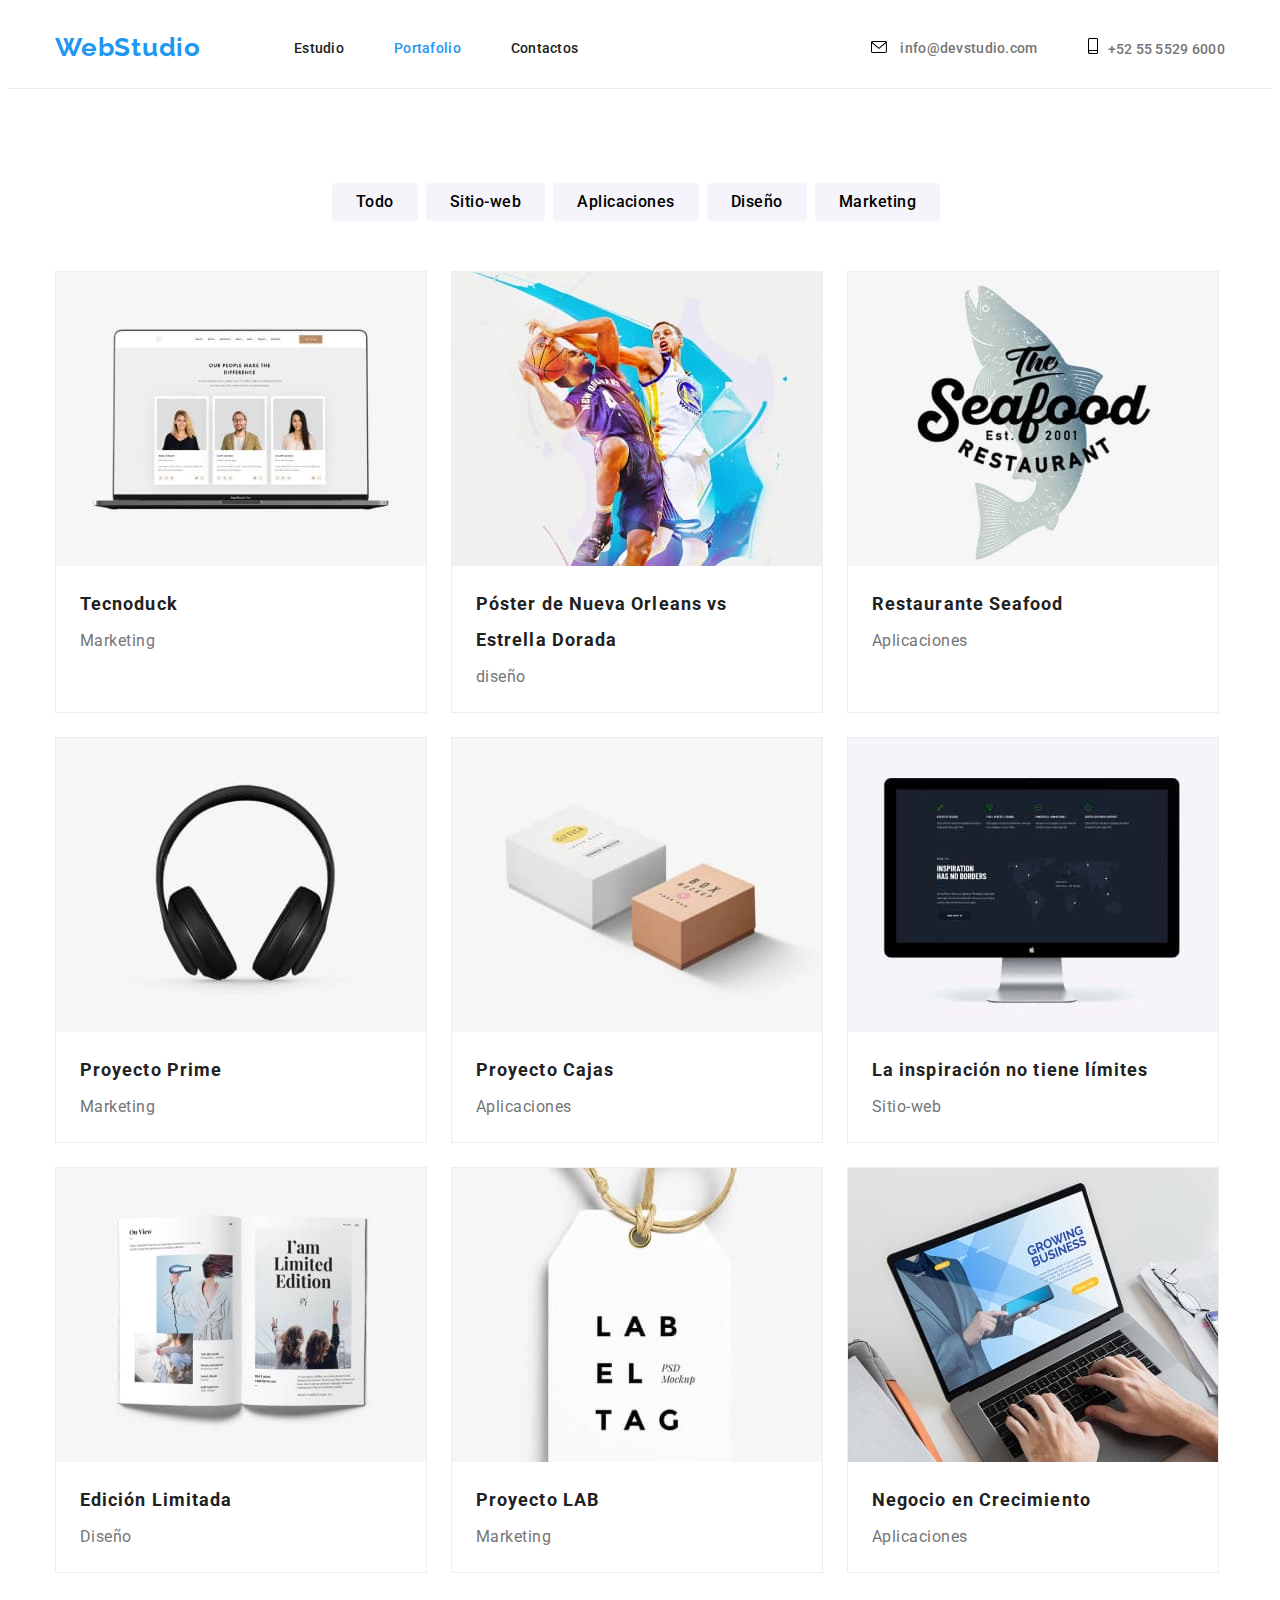
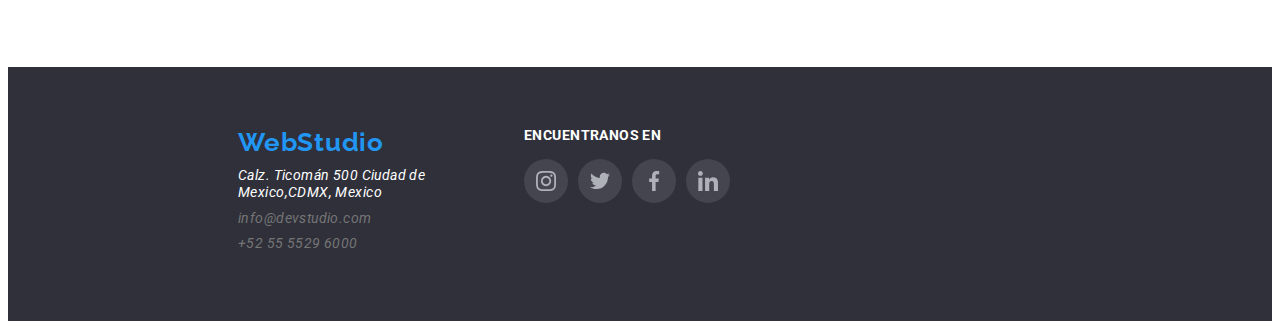
==== portafolio.html @ b1997283 "copiado del repositorio 4" ====
<!DOCTYPE html>
<html lang="en">
  <head>
    <meta charset="UTF-8" />
    <meta http-equiv="X-UA-Compatible" content="IE=edge" />
    <meta name="viewport" content="width=device-width, initial-scale=1.0" />
    <title>Portafolio</title>
    <link
      href="https://fonts.googleapis.com/css2?family=Raleway:wght@700&family=Roboto:wght@400;500;700;900&display=swap"
      rel="stylesheet"
    />
    <link rel="stylesheet" href="css/Styles.css" />
  </head>
  <body>
    <!-- Cabecera -->
    <header class="cab">
      <div class="container box">
        <h2 hidden>Encabezado</h2>
        <nav class="menu">
          <a class="logo" href="#">WebStudio</a>
          <ul class="menu-list">
            <li class="menu-list-item">
              <a class=" menu-list-link" href="./index.html">Estudio</a>
            </li>
            <li class="menu-list-item">
              <a class="menu-list-link select" href="./portafolio.html">Portafolio</a>
            </li>
            <li class="menu-list-item">
              <a class="menu-list-link" href="#">Contactos</a>
            </li>
          </ul>
        </nav>
        <ul class=" contact-list  ">
          <li class="contact-list-item">
            <a href="mailto:info@devstudio.com " class=" link contact-list-link mail">
              <svg width="16px" height="12px">
                <use href="./imagenes/icon.svg#icon-sobre"></use>
              </svg>
              info@devstudio.com
            </a>
          </li>
          <li class="contact-list-item">
            <a href="tel:+525555296000" class="link contact-list-link mail">
              <svg width="10px" height="16px">
                <use href="./imagenes/icon.svg#icon-telfono-inteligente"></use>
              </svg>+52 55 5529 6000
            </a>
          </li>
        </ul>
      </div>
    </header>
    <!-- Cuerpo -->
    <main>
      <section class="section">
        <div class="container cont">
          <!---------- Contenedor  de Botones ---------->

          <h1 hidden>Portafolio</h1>
          <ul class="briefcase-list">
            <li class="item">
              <button class="briefcase-list-button" type="button">Todo</button>
            </li>
            <li class="item">
              <button class="briefcase-list-button" type="button">
                Sitio-web
              </button>
            </li>
            <li class="item"> 
              <button class="briefcase-list-button" type="button">
                Aplicaciones
              </button>
            </li>
            <li class="item">
              <button class="briefcase-list-button" type="button">Diseño</button>
            </li>
            <li class="item">
              <button class="briefcase-list-button" type="button">
                Marketing
              </button>
            </li>
          </ul>

          <!---------- Contenedor de imagenes ---------->

          <ul class="card-set">

            <li class="briefcase-list-item">
              <a href="#">
                <img src="./imagenes/imagenp1.jpg" alt="Tecnoduck"/>
                <div class="text-cont-1">
                  <h2 class="briefcase-list-title">Tecnoduck</h2>
                  <p class="briefcase-list-text">Marketing</p>
                </div>
              </a>
            </li>

            <li class="briefcase-list-item">
              <a href="#">
                <img src="./imagenes/imagenp2.jpg" alt="Póster de Nueva Orleans vs Estrella Dorada"/>
                <div class="text-cont-1">
                  <h2 class="briefcase-list-title">Póster de Nueva Orleans vs Estrella Dorada</h2>
                  <p class="briefcase-list-text">diseño</p>
                </div>
              </a>
            </li>

            <li class="briefcase-list-item">
              <a href="#">
                <img src="./imagenes/imagenp3 .jpg" alt="Restaurante Seafood"/>
                <div class="text-cont-1">
                  <h2 class="briefcase-list-title">Restaurante Seafood</h2>
                  <p class="briefcase-list-text">Aplicaciones</p>
                </div>
              </a> 
            </li>

            <li class="briefcase-list-item">
              <a href="#">
                <img src="./imagenes/imagenp4.jpg" alt="Audifonos"/>
                <div class="text-cont-1">
                  <h2 class="briefcase-list-title">Proyecto Prime</h2>
                  <p class="briefcase-list-text">Marketing</p>
                </div>
              </a>  
            </li>

            <li class="briefcase-list-item">
              <a href="#">
                <img src="./imagenes/imagenp5.jpg" alt="Cajas"/>
                <div class="text-cont-1">
                  <h2 class="briefcase-list-title">Proyecto Cajas</h2>
                  <p class="briefcase-list-text">Aplicaciones</p>
                </div>
              </a>
            </li>

            <li class="briefcase-list-item">
              <a href="#">
                <img src="./imagenes/imagenp6.jpg" alt="Una pantalla"/>
                <div class="text-cont-1">
                  <h2 class="briefcase-list-title">La inspiración no tiene límites</h2>
                  <p class="briefcase-list-text">Sitio-web</p>
                </div>
            </a> 
            </li>

            <li class="briefcase-list-item">
              <a href="#">
                <img src="./imagenes/imagenp7.jpg" alt="Un libro abierto"/>
                <div class="text-cont-1">
                  <h2 class="briefcase-list-title">Edición Limitada</h2>
                  <p class="briefcase-list-text">Diseño</p>
                </div>
              </a> 
            </li>

            <li class="briefcase-list-item">
              <a href="#">
                <img src="./imagenes/imagenp8.jpg" alt="Una etiqueta"/>
                <div class="text-cont-1">
                  <h2 class="briefcase-list-title">Proyecto LAB</h2>
                  <p class="briefcase-list-text">Marketing</p>
                </div>
              </a>
            </li>

            <li class="briefcase-list-item">
              <a href="#">              
                <img src="./imagenes/imagenp9.jpg" alt="Un portatil"/>
                <div class="text-cont-1">
                  <h2 class="briefcase-list-title">Negocio en Crecimiento</h2>
                  <p class="briefcase-list-text">Aplicaciones</p>
                </div>
              </a>
            </li>

          </ul>
        </div>
      </section>
    </main>
    <!-- Pie de pagina -->
    <footer class="footer-contact">
      <div class="container cont-contact">
        <a href="#" class="logo">WebStudio</a>
        <address>
          <ul class="footer-contact-list">
            <li class="link">
              <a href="https://maps.app.goo.gl/BWaf5SakouGZPz1Z8" 
                class="footer-contact-list-dir">
                Calz. Ticomán 500 Ciudad de Mexico,CDMX, Mexico
              </a>
            </li>
            <li class="link">
              <a href="mailto:info@devstudio.com" 
                class=" footer-contact-list-item">
                info@devstudio.com
              </a>
            </li>
            <li class="link">
              <a href="tel:+525555296000" class="footer-contact-list-item"
                >+52 55 5529 6000</a>
            </li>
          </ul>
        </address>
      </div>

      <div class="cont-social">
        <h3 class="title-footer">encuentranos en</h3>

        <!-------------------- redes sociales -------------------->
        <ul class="icon-nav">
          <li class="icon-footer">
            <a href="" class="footer-media">                
              <svg width="20px" height="20px">
              <use href="./imagenes/icon.svg#icon-instagram"></use>
              </svg>
            </a>
          </li>
          <li class="icon-footer">
            <a href="" class="footer-media">                
              <svg width="20px" height="20px">
                <use href="./imagenes/icon.svg#icon-twitter" ></use>
              </svg>
            </a>
          </li>
          <li class="icon-footer">
            <a href="" class="footer-media">                
              <svg width="20px" height="20px">
                <use href="./imagenes/icon.svg#icon-facebook"></use>
              </svg>
            </a>
          </li>
          <li class="icon-footer">
            <a href="" class="footer-media">                
              <svg width="20px" height="20px">
                <use href="./imagenes/icon.svg#icon-linkedin"></use>
              </svg>
            </a>
          </li>
        </ul>
      </div>
    </footer>
  </body>
</html>
---- css/Styles.css ----
*,
*::after,
*::before{
    box-sizing: border-box;
}

h1,h2,h3,h4,h5,h6,p,ul{
    margin: 0;
    padding: 0;
}

body {
    font-size: 14px;
    font-family: "roboto", sans-serif;
    letter-spacing:  10px;
    color: var(--body-color);
    background:var(--background-1);
}


:root {
    --body-color:         #212121;
    --background-color:   #ffffff;
    --background-botton:  #F5F4FA;
    --gray-color:         #757575;
    --background-2:       #2F303A;
    --hover-color:        #2196F3; /* color select */
}

p{
    margin-top: 0;   
}

ul{
    list-style: none;
    margin: 0;
    padding-left: 0;
}

a{
    text-decoration: none;
}

img {
	display: block;
	max-width: 100%;
	height: auto;
} 

.visually-hidden {
    position: absolute;
    width: 1px;
    height: 1px;
    margin: -1px;
    border: 0;
    padding: 0;
    white-space: nowrap;
    clip-path: inset(100%);
    clip: rect(0 0 0 0);
    overflow: hidden;
} 

.container{
    width: 1200px;
    padding-left: 15px;
    padding-right: 15px;
    margin: 0 auto;
}

.section{
    padding: 94px 0;
}



/* ------------------------------------------------------------- */
/* --------------------------- Header -------------------------- */
/* ------------------------------------------------------------- */


.logo {
    color: var(--hover-color);
    font-family: 'Raleway';
    font-style: normal;
    font-weight: 700;
    font-size: 26px;
    line-height: 1.2;
    text-align: right;
    letter-spacing: 0.03em;
}

.menu-list-link{
    font-weight: 500;
    line-height: 1.2;
    letter-spacing: 0.02em;
    align-items: center;
    color: var(--body-color);
}

.select { /*color de seleccion de pagina html*/
    color: var(--hover-color);
}

.contact-list-link{  /* estilos de correo y telefono*/
    font-weight: 500;
    line-height: 1.2;
    letter-spacing: 0.02em;
    color: var(--gray-color);
}

a:hover, a:focus {
    color: var(--hover-color);
}


/* ------------------------------------------------------ */
/* ----------------------> Flexbox <--------------------- */
/* ------------------------------------------------------ */


.box{
    display: flex;
}

.cab{
    border-bottom: 1px solid #ECECEC;
}

.logo{
    padding-top: 24px;
    padding-bottom: 25px;
    margin-right: 93px;
}

.cab .menu, .menu-list, .cab .contact-list{
    display: flex;
    align-items: center;
}


.cab .contact-list{
    display: flex;
    margin-left: auto;
}


.menu-list-link, .contact-list-link{
    padding-top: 32px;
    padding-bottom: 32px;
}

.menu-list > .menu-list-item:not(:last-child),
.contact-list > .contact-list-item:not(:last-child) {
    margin-right: 50px;
}

.contact-list-link:hover,   .contact-list-link:focus{
    color: var(--hover-color);
    fill: var(--hover-color);
}

.mail svg{
    margin-right: 10px;
    padding: 0px;
}



/* ------------------------------------------------------ */
/* ------------------------ Main ------------------------ */
/* ------------------------------------------------------ */


.name-section{
    font-weight: 700;
    font-size: 36px;
    line-height: 42px;
    text-align: center;
    letter-spacing: 0.03em;
    margin-bottom: 55.05px;
    text-transform: capitalize;
}


/* ----------------- Seccion del titulo ----------------- */


.section-title{
    text-align: center; 
    background-image: linear-gradient(70deg,rgba(47, 48, 58, 0.4),rgba(3, 0, 0, 0.4)), url("../imagenes/Imagen.jpg");
    background-size: 100% 100%; 

}

.page-title {
    color: var(--background-color);
    font-weight: 900;
    font-size: 44px;
    line-height: 1.3;
    letter-spacing: 0.06em;
    text-transform: uppercase;
    padding: 10px 32px;
}

.button-index {
    cursor: pointer;
    font-family: inherit;
    border: none;
    border-radius: 4px;
    color: var(--background-color);
    background-color: var(--hover-color);
    font-weight: 700;
    font-size: 16px;
    line-height: 30px;
}

/* ----------------------> Flexbox <--------------------- */


.section-title{
    padding-top: 200px;
    padding-bottom: 200px;
}

.section-title .page-title{
    margin: 0 auto;
    padding: 0;
    display: block;
    max-width: 696px;
    margin-bottom: 30px;
}

.section-title .button-index{
    padding: 10px 32px;
}


/* -------------- Seccion caracteristicas --------------- */

.icon{
    display: flex;
    justify-content: center;
    align-items: center;
    margin-bottom: 30px;
    
    width: 270px;
    height: 120px;
    background: #F5F4FA;
    border-radius: 4px;
}

.Characters-list{
    letter-spacing: 0.03em;
}

.characters-list-title{
    font-weight: 700;
    line-height: 1.2;
    text-transform: uppercase;
}

.characters-list-text{
    line-height: 1.7;
    color: var(--gray-color);
}


/* ----------------------> Flexbox <--------------------- */


.Characters-list{
    display: flex;
    flex-wrap: wrap;
    gap: 30px;
}

.Characters-list li{
    flex-basis: calc((100% - 120px) / 4);
}


.Characters-list .characters-list-title{
    display: block;
    width: 270px;
    margin-bottom: 10px;
}

.Characters-list .characters-list-text{
    display: block;
    align-items: baseline;
    width: 270px;
}

.craracters-list .Characters-list-text:not(:last-child),
.Characters-list.characters-list-title:not(:last-child){
    margin-right: 30px;
}



/* ------------ Seccion A qué nos dedicamos ------------- */

.product{
    padding-top: 0;
}

.products-list{
    padding: 0;
    display: flex;
    flex-wrap: wrap;
    gap: 24px;
}

.products-list-img{
    position: relative;
    flex-basis: calc((100% - 60px)/3);
}

.title-product{
    display: flex;
justify-content: center;
    font-family: 'Roboto';
    font-style: normal;
    font-weight: 700;
    font-size: 14px;
    line-height: 16px;
    letter-spacing: 0.03em;
    text-transform: uppercase;
    
    color: #FFFFFF;
    background: rgba(47, 48, 58, 0.8);
}

/* -------------flex box---------------- */

.products-list-img > .title-product{  
    width: 100%;
    position: absolute;
    bottom: 0%;
    padding: 27px 0;
}


/* ------------------- Nuestro equipo ------------------- */


.team{
    background: var(--background-botton);
    letter-spacing: 0.03em;
}

.team-list{
    text-align: center;
    background: var(--background-botton);
}

.team-list-img{
    background: var(--background-color);
}

.team-list-name{
    font-weight: 500;
    font-size: 16px;
    line-height: 1.2;
}

.team-list-text{
    font-size: 16px;
    line-height: 1.2;
    color: var(--gray-color);
}


/* ----------------------> Flexbox <--------------------- */


.team-list{
    padding: 0;
    display: flex;
    flex-wrap: wrap;
    gap: 37px ;
}

.team-list-img{
    width: 270px;
    flex-direction: column;
    flex-basis: calc((100% - 111px) / 4);
    box-shadow: 0px 1px 3px rgba(0, 0, 0, 0.12), 0px 1px 1px rgba(0, 0, 0, 0.14), 0px 2px 1px rgba(0, 0, 0, 0.2);
    border-radius: 0px 0px 4px 4px;
}

.text-cont{
    padding: 30px;

}

.team-list  .team-list-name{
    margin-bottom: 10px;
}

/* -------------------- Estilos svg -------------------- */

.icon-list{
    display: flex;
    flex-wrap: wrap;
    justify-content: space-between;
    margin-top: 28px;  
}

.icon-media{
    display: flex;
    flex-basis: calc((100% - 30px) / 4); 
}


.social-media {
    border-radius: 50%;
    height: 44px;
    padding: 12px;
    background: rgba(255, 255, 255, 0.1);
    fill: #afb1b8;
}

.social-media:hover, .social-media:focus{
    outline: none;
    border: 1px solid var(--hover-color);
    background:var(--hover-color);
    fill: var(--background-color);
}

/* ----------------- Clientes regulares ----------------- */

.client-cont{
    width: 100%;
    display: flex;
    flex-wrap: wrap;
    gap: 30px;
}

.client-list {
    flex-basis: calc(( 100% - 150px ) / 6);
}

.client-icon{
    display: flex;
    width: 170px;
    height: 81px;
    justify-content: center;
    align-items: center;
    border: 1px solid #AFB1B8;
    border-radius: 4px;

    fill: #AFB1B8;
}

.client-icon:hover, .client-icon:focus{
    outline: none;
    border: 1px solid var(--hover-color);
    fill: var(--hover-color);
}


/* ------------------------------------------------------ */
/* ---------------------- Footer ------------------------ */
/* ------------------------------------------------------ */


.footer-contact{
    background: var(--background-2);
    letter-spacing: 0.03em;
}

.footer-contact-list{
    font-weight: 400;
    line-height: 1.2;
    letter-spacing: 0.03em;
}

.footer-contact-list-dir {
    color: var(--background-color);
}

.footer-contact-list-item{
    color: var(--gray-color);

}

.footer-contact-list-item:hover, .footer-contact-list.item:focus{
    color: var(--hover-color);
    fill: var(--hover-color);
}


/* ------------------------------------------------------ */
/* ----------------------> Flexbox <--------------------- */
/* ------------------------------------------------------ */

.footer-contact{
    display: flex;
    padding-top: 60px;
    padding-bottom: 60px;
}

.cont-contact{
    margin-left: 215px;
    margin-right: 0;
    width: 231px;
}

.cont-contact>.logo{
    padding: 0;
    width: 145px;
    display: flex;
    margin-bottom: 9px;
}

.footer-contact-list{
    width: 231px;
    display: flex;
    flex-direction: column;
}

.footer-contact-list .link{
    margin-bottom: 9px;
}

/* --------------- Redes sociales --------------- */

.cont-social{
    margin-left: 70px;
}

.title-footer{
    font-family: 'Roboto';
    font-style: normal;
    font-weight: 700;
    font-size: 14px;
    line-height: 16px;
    letter-spacing: 0.03em;
    text-transform: uppercase;
    color: #FFFFFF;
}

/* ----------------- estilos svg ----------------- */
.icon-nav{
    margin-top: 16px;
    display: flex;
    flex-wrap: wrap;
    gap: 10px;
}

.icon-footer{
    display: flex;
    flex-basis: calc(( 100% - 30px )/4);
}

.footer-media{
    border-radius: 50%;
    height: 44px;
    padding: 12px;
    background: rgba(255, 255, 255, 0.1);
    fill: #afb1b8;
}

.footer-media:hover, .footer-media:focus{
    outline: none;
    background: var(--hover-color);
    fill: var(--background-color);
}


/* ----------------------------------------------------- */
/* -------------------- Portafolio --------------------- */
/* ----------------------------------------------------- */


.briefcase-list-button {
    cursor: pointer;
    font-family: inherit;
    border: none;
    background: var(--background-botton);
    border-radius: 4px;
    font-weight: 500;
    font-size: 16px;
    line-height: 1.6;
    text-align: center;
    letter-spacing: 0.03em;
}

.briefcase-list-button:hover,.briefcase-list-button:focus {
    background: var(--hover-color);
    color: var(--background-color);
}

.briefcase-list-item {
    cursor: pointer;
    background: var(--background-1);

}

.briefcase-list-title {
    font-weight: 700;
    font-size: 18px;
    line-height: 2;
    letter-spacing: 0.06em;
    text-align: left;
    color: var(--body-color);
}

.briefcase-list-text {
    text-align: left;
    font-size: 16px;
    line-height: 30px;
    letter-spacing: 0.03em;
    color:var(--gray-color);
}


/* ------------------------------------------------------ */
/* ----------------------> Flexbox <--------------------- */
/* ------------------------------------------------------ */


.briefcase-list{  /*PADRE*/
    display: flex;
    justify-content: center;
    margin-bottom: 30px;
}

.briefcase-list > .item{
    margin-right: 8px;
}

.briefcase-list .briefcase-list-button{
    display: block;
    justify-content: center;
    padding: 6px 24px;
}

/* --------------- Contenedor de tarjetas --------------- */
.card-set{
    margin-top: 50px;
    display: flex;
    flex-wrap: wrap;
    width: 350;
    gap: 24px;
}

.briefcase-list-item{
    flex-basis: calc((100% - 60px) / 3);
    justify-content: center;
    border: 1px solid #EEEEEE;
} 

.briefcase-list-item:hover, .card-set .briefcase-list-item:focus{
    box-shadow: 0px 1px 1px rgba(0, 0, 0, 0.12),
    0px 4px 4px rgba(0, 0, 0, 0.06),
    1px 4px 6px rgba(0, 0, 0, 0.16);
}

.card-set h2{
    width: 322px;
    margin-bottom: 4px;
    justify-content: center;
}

.text-cont-1{
    padding: 20px 24px;
}
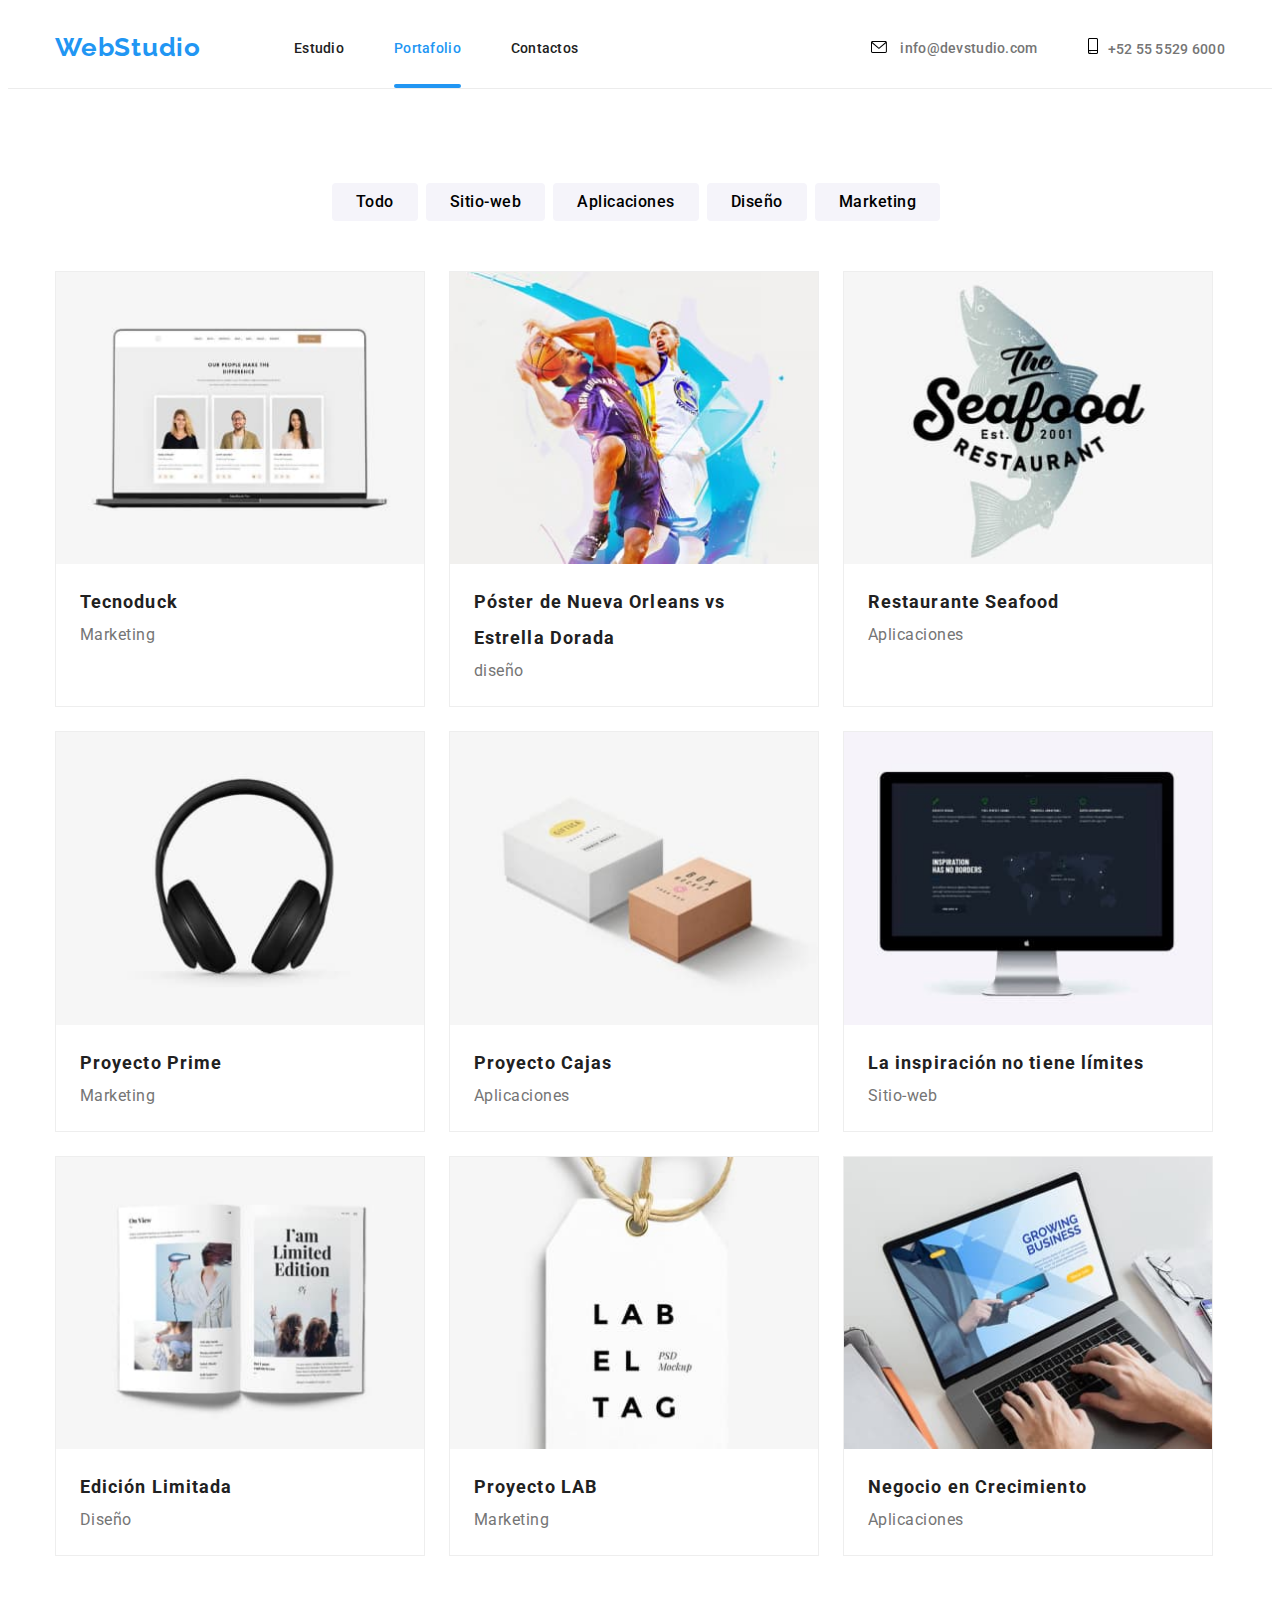
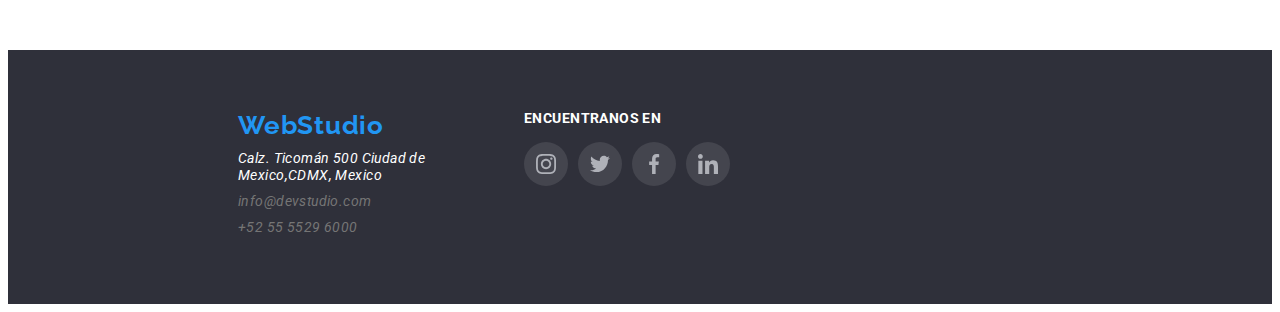
==== commit 07d910fc: "index terminado" ====
--- a/portafolio.html
+++ b/portafolio.html
@@ -87,17 +87,17 @@
             <li class="briefcase-list-item">
               <a href="#">
                 <img src="./imagenes/imagenp1.jpg" alt="Tecnoduck"/>
-                <div class="text-cont-1">
+                <div class="text-cont" style="padding-bottom: 56px">
                   <h2 class="briefcase-list-title">Tecnoduck</h2>
                   <p class="briefcase-list-text">Marketing</p>
-                </div>
+                </div>  
               </a>
             </li>
 
             <li class="briefcase-list-item">
               <a href="#">
                 <img src="./imagenes/imagenp2.jpg" alt="Póster de Nueva Orleans vs Estrella Dorada"/>
-                <div class="text-cont-1">
+                <div class="text-cont">
                   <h2 class="briefcase-list-title">Póster de Nueva Orleans vs Estrella Dorada</h2>
                   <p class="briefcase-list-text">diseño</p>
                 </div>
@@ -107,7 +107,7 @@
             <li class="briefcase-list-item">
               <a href="#">
                 <img src="./imagenes/imagenp3 .jpg" alt="Restaurante Seafood"/>
-                <div class="text-cont-1">
+                <div class="text-cont" style="padding-bottom: 56px">
                   <h2 class="briefcase-list-title">Restaurante Seafood</h2>
                   <p class="briefcase-list-text">Aplicaciones</p>
                 </div>
@@ -117,7 +117,7 @@
             <li class="briefcase-list-item">
               <a href="#">
                 <img src="./imagenes/imagenp4.jpg" alt="Audifonos"/>
-                <div class="text-cont-1">
+                <div class="text-cont">
                   <h2 class="briefcase-list-title">Proyecto Prime</h2>
                   <p class="briefcase-list-text">Marketing</p>
                 </div>
@@ -127,7 +127,7 @@
             <li class="briefcase-list-item">
               <a href="#">
                 <img src="./imagenes/imagenp5.jpg" alt="Cajas"/>
-                <div class="text-cont-1">
+                <div class="text-cont">
                   <h2 class="briefcase-list-title">Proyecto Cajas</h2>
                   <p class="briefcase-list-text">Aplicaciones</p>
                 </div>
@@ -137,7 +137,7 @@
             <li class="briefcase-list-item">
               <a href="#">
                 <img src="./imagenes/imagenp6.jpg" alt="Una pantalla"/>
-                <div class="text-cont-1">
+                <div class="text-cont">
                   <h2 class="briefcase-list-title">La inspiración no tiene límites</h2>
                   <p class="briefcase-list-text">Sitio-web</p>
                 </div>
@@ -147,7 +147,7 @@
             <li class="briefcase-list-item">
               <a href="#">
                 <img src="./imagenes/imagenp7.jpg" alt="Un libro abierto"/>
-                <div class="text-cont-1">
+                <div class="text-cont">
                   <h2 class="briefcase-list-title">Edición Limitada</h2>
                   <p class="briefcase-list-text">Diseño</p>
                 </div>
@@ -157,7 +157,7 @@
             <li class="briefcase-list-item">
               <a href="#">
                 <img src="./imagenes/imagenp8.jpg" alt="Una etiqueta"/>
-                <div class="text-cont-1">
+                <div class="text-cont">
                   <h2 class="briefcase-list-title">Proyecto LAB</h2>
                   <p class="briefcase-list-text">Marketing</p>
                 </div>
@@ -167,7 +167,7 @@
             <li class="briefcase-list-item">
               <a href="#">              
                 <img src="./imagenes/imagenp9.jpg" alt="Un portatil"/>
-                <div class="text-cont-1">
+                <div class="text-cont">
                   <h2 class="briefcase-list-title">Negocio en Crecimiento</h2>
                   <p class="briefcase-list-text">Aplicaciones</p>
                 </div>
--- a/css/Styles.css
+++ b/css/Styles.css
@@ -72,6 +72,57 @@
 }
 
 
+/* ------------------------------------------------------------- */
+/* ---------------------- Ventana el modal --------------------- */
+/* ------------------------------------------------------------- */
+
+.backdrop {
+    width: 100%;
+    height: 100%;
+    display: flex;
+    position: fixed; 
+    justify-content: center;
+    align-items: center;
+    visibility: visible;
+    background-color: rgb(0, 0, 0, 0.2);
+    z-index: 1;
+}
+
+.is-hidden {
+    visibility:hidden;
+    opacity: 0;
+    pointer-events: 0;
+}
+
+.modal {
+    /* position: fixed; */
+    display: flex;
+    justify-content: flex-end;
+
+    WIdth: 528px;
+    height: 581px;
+    /* left: 50%; */
+    /* top: 50%; */
+    background: #FFFFFF;
+    box-shadow: 0px 1px 3px rgba(0, 0, 0, 0.12), 0px 1px 1px rgba(0, 0, 0, 0.14), 0px 2px 1px rgba(0, 0, 0, 0.2);
+    border-radius: 4px;
+}
+
+.modal button{
+    margin-top: 8px;
+    margin-right: 8px;
+    padding: 8px;
+    width: 30px;
+    height: 30px;
+    border: 1px solid rgba(0, 0, 0, 0.1);
+    background-color:white;
+    border-radius: 50%;
+}
+.icon-close{
+    fill: var(--body-color);
+}
+
+
 
 /* ------------------------------------------------------------- */
 /* --------------------------- Header -------------------------- */
@@ -99,6 +150,17 @@
 
 .select { /*color de seleccion de pagina html*/
     color: var(--hover-color);
+    position: relative;
+}
+.select::after{
+    position: absolute;
+    content: '';
+    display: block;
+    background: var(--hover-color);
+    width: 100%;
+    height: 4px;
+    border-radius: 2px;
+    bottom: 0%;
 }
 
 .contact-list-link{  /* estilos de correo y telefono*/
@@ -110,6 +172,9 @@
 
 a:hover, a:focus {
     color: var(--hover-color);
+}
+a:focus{
+    outline: solid  var(--hover-color);
 }
 
 
@@ -213,6 +278,9 @@
     font-size: 16px;
     line-height: 30px;
 }
+.button-index:focus{
+    outline: solid var(--hover-color);
+}
 
 /* ----------------------> Flexbox <--------------------- */
 
@@ -314,11 +382,12 @@
 .products-list-img{
     position: relative;
     flex-basis: calc((100% - 60px)/3);
+    /* z-index: -1; */
 }
 
 .title-product{
     display: flex;
-justify-content: center;
+    justify-content: center;
     font-family: 'Roboto';
     font-style: normal;
     font-weight: 700;
@@ -423,7 +492,7 @@
 
 .social-media:hover, .social-media:focus{
     outline: none;
-    border: 1px solid var(--hover-color);
+    /* border: 1px solid var(--hover-color); */
     background:var(--hover-color);
     fill: var(--background-color);
 }
@@ -454,9 +523,12 @@
 }
 
 .client-icon:hover, .client-icon:focus{
-    outline: none;
+    /* outline: none; */
     border: 1px solid var(--hover-color);
     fill: var(--hover-color);
+}
+.client-icon:focus{
+    border: ;
 }
 
 
@@ -569,9 +641,9 @@
 }
 
 
-/* ----------------------------------------------------- */
-/* -------------------- Portafolio --------------------- */
-/* ----------------------------------------------------- */
+/* --------------------------------------------------------------------------------------------------------------------------------------------------------------------------------- */
+/* ---------------------------------------------------------------------------------- Portafolio ----------------------------------------------------------------------------------- */
+/* --------------------------------------------------------------------------------------------------------------------------------------------------------------------------------- */
 
 
 .briefcase-list-button {
@@ -588,6 +660,7 @@
 }
 
 .briefcase-list-button:hover,.briefcase-list-button:focus {
+    outline: solid var(--hover-color);
     background: var(--hover-color);
     color: var(--background-color);
 }
@@ -649,14 +722,16 @@
 .briefcase-list-item{
     flex-basis: calc((100% - 60px) / 3);
     justify-content: center;
-    border: 1px solid #EEEEEE;
+     border: 1px solid #EEEEEE; 
 } 
 
-.briefcase-list-item:hover, .card-set .briefcase-list-item:focus{
+.briefcase-list-item:hover, .briefcase-list-item:focus{
     box-shadow: 0px 1px 1px rgba(0, 0, 0, 0.12),
     0px 4px 4px rgba(0, 0, 0, 0.06),
     1px 4px 6px rgba(0, 0, 0, 0.16);
 }
+.
+
 
 .card-set h2{
     width: 322px;
@@ -664,7 +739,9 @@
     justify-content: center;
 }
 
-.text-cont-1{
+.text-cont{
     padding: 20px 24px;
 }
 
+
+
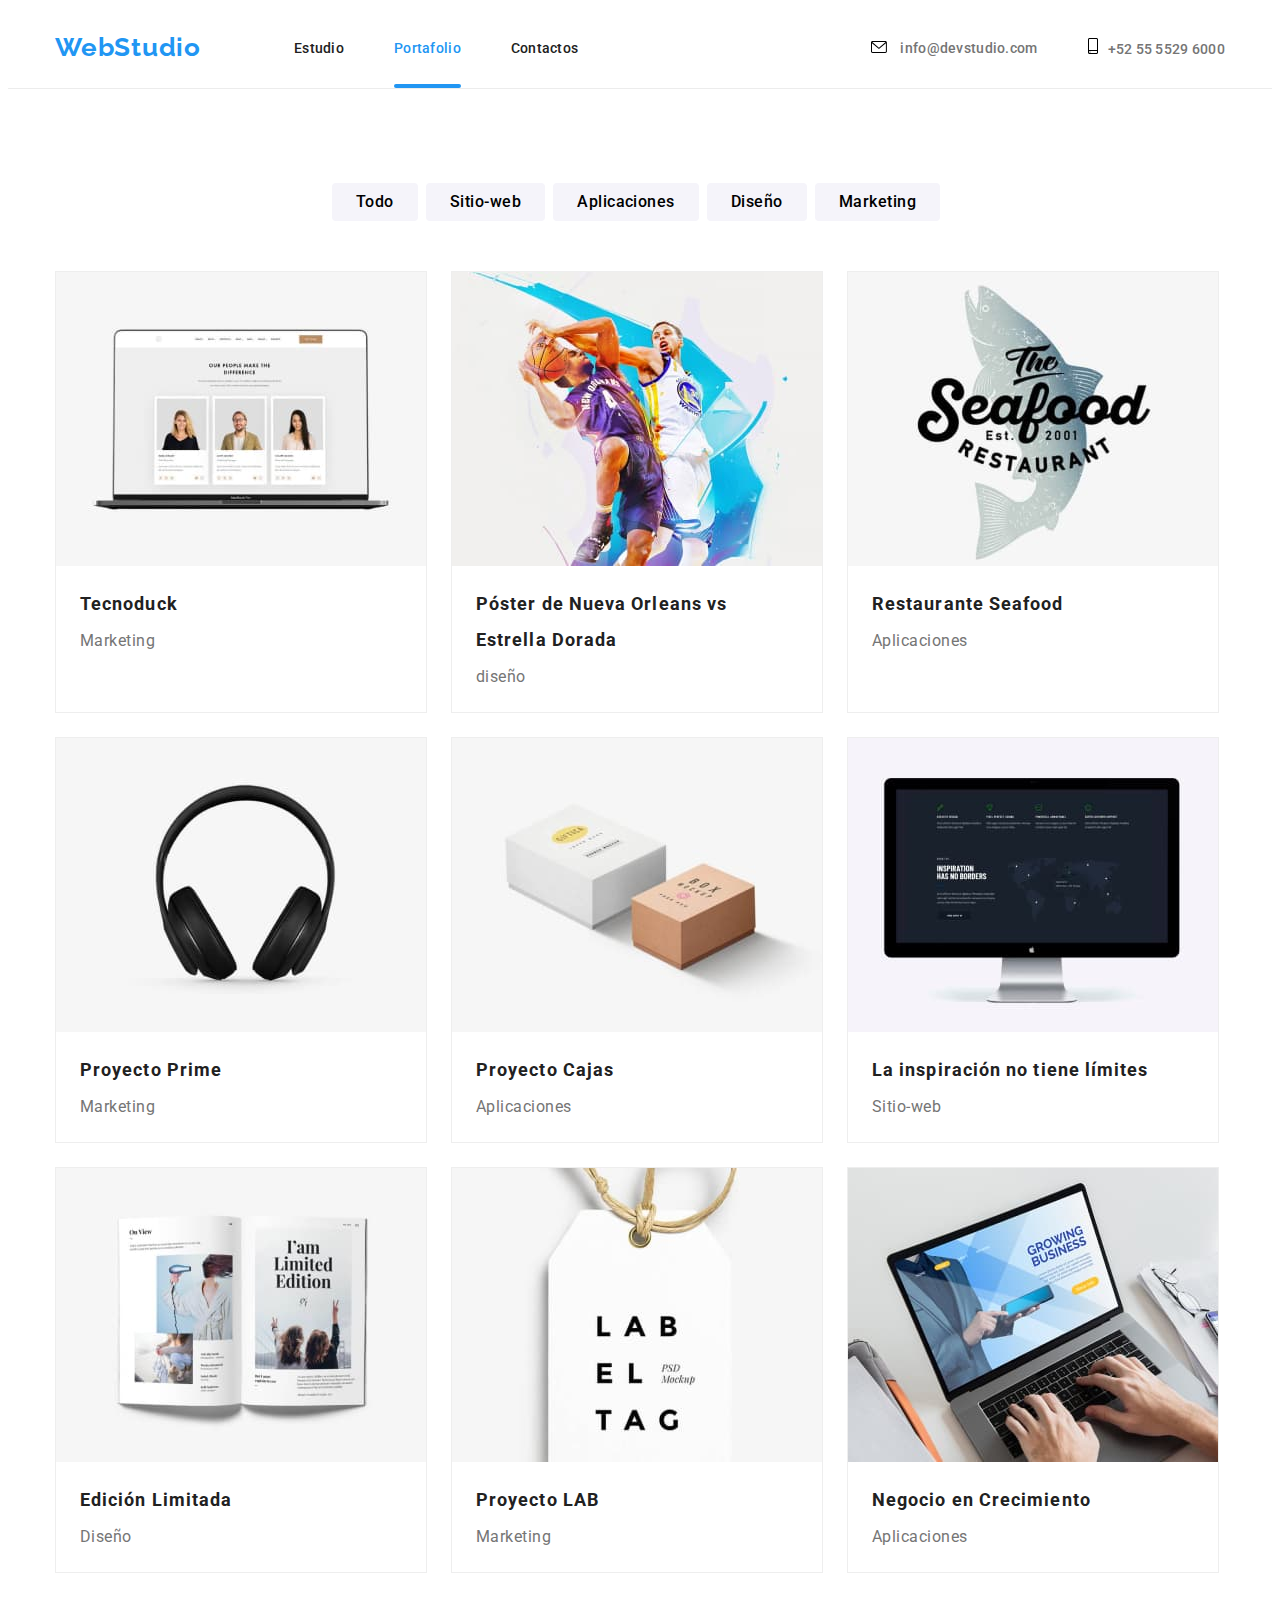
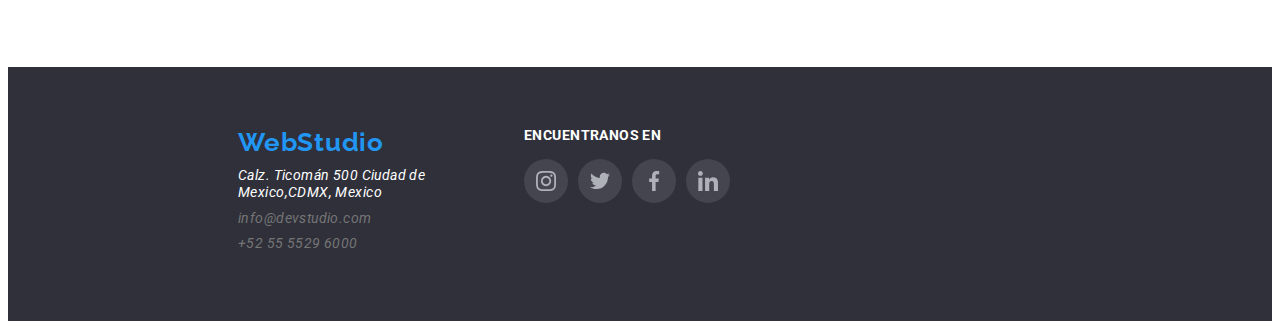
==== commit 05d82c28: "animación portafolio" ====
--- a/portafolio.html
+++ b/portafolio.html
@@ -87,6 +87,11 @@
             <li class="briefcase-list-item">
               <a href="#">
                 <img src="./imagenes/imagenp1.jpg" alt="Tecnoduck"/>
+                <p class="transition-p">
+                  Tecnoduck es una plataforma de distribución de coronavirus de última 
+                  generación. Las compañías usan esta plataforma para el espionaje 
+                  digital y los ataques a los servidores seguros de la competencia.
+                </p>
                 <div class="text-cont" style="padding-bottom: 56px">
                   <h2 class="briefcase-list-title">Tecnoduck</h2>
                   <p class="briefcase-list-text">Marketing</p>
@@ -97,6 +102,11 @@
             <li class="briefcase-list-item">
               <a href="#">
                 <img src="./imagenes/imagenp2.jpg" alt="Póster de Nueva Orleans vs Estrella Dorada"/>
+                <p class="transition-p">
+                  Tecnoduck es una plataforma de distribución de coronavirus de última 
+                  generación. Las compañías usan esta plataforma para el espionaje 
+                  digital y los ataques a los servidores seguros de la competencia.
+                </p>
                 <div class="text-cont">
                   <h2 class="briefcase-list-title">Póster de Nueva Orleans vs Estrella Dorada</h2>
                   <p class="briefcase-list-text">diseño</p>
@@ -107,6 +117,11 @@
             <li class="briefcase-list-item">
               <a href="#">
                 <img src="./imagenes/imagenp3 .jpg" alt="Restaurante Seafood"/>
+                <p class="transition-p">
+                  Tecnoduck es una plataforma de distribución de coronavirus de última 
+                  generación. Las compañías usan esta plataforma para el espionaje 
+                  digital y los ataques a los servidores seguros de la competencia.
+                </p>
                 <div class="text-cont" style="padding-bottom: 56px">
                   <h2 class="briefcase-list-title">Restaurante Seafood</h2>
                   <p class="briefcase-list-text">Aplicaciones</p>
@@ -117,6 +132,11 @@
             <li class="briefcase-list-item">
               <a href="#">
                 <img src="./imagenes/imagenp4.jpg" alt="Audifonos"/>
+                <p class="transition-p">
+                  Tecnoduck es una plataforma de distribución de coronavirus de última 
+                  generación. Las compañías usan esta plataforma para el espionaje 
+                  digital y los ataques a los servidores seguros de la competencia.
+                </p>
                 <div class="text-cont">
                   <h2 class="briefcase-list-title">Proyecto Prime</h2>
                   <p class="briefcase-list-text">Marketing</p>
@@ -127,6 +147,11 @@
             <li class="briefcase-list-item">
               <a href="#">
                 <img src="./imagenes/imagenp5.jpg" alt="Cajas"/>
+                <p class="transition-p">
+                  Tecnoduck es una plataforma de distribución de coronavirus de última 
+                  generación. Las compañías usan esta plataforma para el espionaje 
+                  digital y los ataques a los servidores seguros de la competencia.
+                </p>
                 <div class="text-cont">
                   <h2 class="briefcase-list-title">Proyecto Cajas</h2>
                   <p class="briefcase-list-text">Aplicaciones</p>
@@ -137,6 +162,11 @@
             <li class="briefcase-list-item">
               <a href="#">
                 <img src="./imagenes/imagenp6.jpg" alt="Una pantalla"/>
+                <p class="transition-p">
+                  Tecnoduck es una plataforma de distribución de coronavirus de última 
+                  generación. Las compañías usan esta plataforma para el espionaje 
+                  digital y los ataques a los servidores seguros de la competencia.
+                </p>
                 <div class="text-cont">
                   <h2 class="briefcase-list-title">La inspiración no tiene límites</h2>
                   <p class="briefcase-list-text">Sitio-web</p>
@@ -147,6 +177,11 @@
             <li class="briefcase-list-item">
               <a href="#">
                 <img src="./imagenes/imagenp7.jpg" alt="Un libro abierto"/>
+                <p class="transition-p">
+                  Tecnoduck es una plataforma de distribución de coronavirus de última 
+                  generación. Las compañías usan esta plataforma para el espionaje 
+                  digital y los ataques a los servidores seguros de la competencia.
+                </p>
                 <div class="text-cont">
                   <h2 class="briefcase-list-title">Edición Limitada</h2>
                   <p class="briefcase-list-text">Diseño</p>
@@ -157,6 +192,11 @@
             <li class="briefcase-list-item">
               <a href="#">
                 <img src="./imagenes/imagenp8.jpg" alt="Una etiqueta"/>
+                <p class="transition-p">
+                  Tecnoduck es una plataforma de distribución de coronavirus de última 
+                  generación. Las compañías usan esta plataforma para el espionaje 
+                  digital y los ataques a los servidores seguros de la competencia.
+                </p>
                 <div class="text-cont">
                   <h2 class="briefcase-list-title">Proyecto LAB</h2>
                   <p class="briefcase-list-text">Marketing</p>
@@ -167,6 +207,11 @@
             <li class="briefcase-list-item">
               <a href="#">              
                 <img src="./imagenes/imagenp9.jpg" alt="Un portatil"/>
+                <p class="transition-p">
+                  Tecnoduck es una plataforma de distribución de coronavirus de última 
+                  generación. Las compañías usan esta plataforma para el espionaje 
+                  digital y los ataques a los servidores seguros de la competencia.
+                </p>
                 <div class="text-cont">
                   <h2 class="briefcase-list-title">Negocio en Crecimiento</h2>
                   <p class="briefcase-list-text">Aplicaciones</p>
--- a/css/Styles.css
+++ b/css/Styles.css
@@ -1,10 +1,15 @@
 *,
 *::after,
-*::before{
+*::before {
     box-sizing: border-box;
 }
 
-h1,h2,h3,h4,h5,h6,p,ul{
+:focus-visible {
+    outline: solid var(--hover-color);
+
+}
+
+h1,h2,h3,h4,h5,h6,p,ul {
     margin: 0;
     padding: 0;
 }
@@ -27,11 +32,11 @@
     --hover-color:        #2196F3; /* color select */
 }
 
-p{
+p {
     margin-top: 0;   
 }
 
-ul{
+ul {
     list-style: none;
     margin: 0;
     padding-left: 0;
@@ -60,14 +65,14 @@
     overflow: hidden;
 } 
 
-.container{
+.container {
     width: 1200px;
     padding-left: 15px;
     padding-right: 15px;
     margin: 0 auto;
 }
 
-.section{
+.section {
     padding: 94px 0;
 }
 
@@ -108,7 +113,7 @@
     border-radius: 4px;
 }
 
-.modal button{
+.modal button {
     margin-top: 8px;
     margin-right: 8px;
     padding: 8px;
@@ -118,7 +123,7 @@
     background-color:white;
     border-radius: 50%;
 }
-.icon-close{
+.icon-close {
     fill: var(--body-color);
 }
 
@@ -140,7 +145,7 @@
     letter-spacing: 0.03em;
 }
 
-.menu-list-link{
+.menu-list-link {
     font-weight: 500;
     line-height: 1.2;
     letter-spacing: 0.02em;
@@ -148,11 +153,12 @@
     color: var(--body-color);
 }
 
-.select { /*color de seleccion de pagina html*/
+.select { 
     color: var(--hover-color);
     position: relative;
 }
-.select::after{
+
+.select::after {
     position: absolute;
     content: '';
     display: block;
@@ -163,7 +169,7 @@
     bottom: 0%;
 }
 
-.contact-list-link{  /* estilos de correo y telefono*/
+.contact-list-link {  /* estilos de correo y telefono*/
     font-weight: 500;
     line-height: 1.2;
     letter-spacing: 0.02em;
@@ -173,9 +179,6 @@
 a:hover, a:focus {
     color: var(--hover-color);
 }
-a:focus{
-    outline: solid  var(--hover-color);
-}
 
 
 /* ------------------------------------------------------ */
@@ -183,33 +186,33 @@
 /* ------------------------------------------------------ */
 
 
-.box{
-    display: flex;
-}
-
-.cab{
+.box {
+    display: flex;
+}
+
+.cab {
     border-bottom: 1px solid #ECECEC;
 }
 
-.logo{
+.logo {
     padding-top: 24px;
     padding-bottom: 25px;
     margin-right: 93px;
 }
 
-.cab .menu, .menu-list, .cab .contact-list{
+.cab .menu, .menu-list, .cab .contact-list {
     display: flex;
     align-items: center;
 }
 
 
-.cab .contact-list{
+.cab .contact-list {
     display: flex;
     margin-left: auto;
 }
 
 
-.menu-list-link, .contact-list-link{
+.menu-list-link, .contact-list-link {
     padding-top: 32px;
     padding-bottom: 32px;
 }
@@ -219,12 +222,12 @@
     margin-right: 50px;
 }
 
-.contact-list-link:hover,   .contact-list-link:focus{
+.contact-list-link:hover,   .contact-list-link:focus {
     color: var(--hover-color);
     fill: var(--hover-color);
 }
 
-.mail svg{
+.mail svg {
     margin-right: 10px;
     padding: 0px;
 }
@@ -236,7 +239,7 @@
 /* ------------------------------------------------------ */
 
 
-.name-section{
+.name-section {
     font-weight: 700;
     font-size: 36px;
     line-height: 42px;
@@ -250,7 +253,7 @@
 /* ----------------- Seccion del titulo ----------------- */
 
 
-.section-title{
+.section-title {
     text-align: center; 
     background-image: linear-gradient(70deg,rgba(47, 48, 58, 0.4),rgba(3, 0, 0, 0.4)), url("../imagenes/Imagen.jpg");
     background-size: 100% 100%; 
@@ -278,19 +281,19 @@
     font-size: 16px;
     line-height: 30px;
 }
-.button-index:focus{
+.button-index:focus {
     outline: solid var(--hover-color);
 }
 
 /* ----------------------> Flexbox <--------------------- */
 
 
-.section-title{
+.section-title {
     padding-top: 200px;
     padding-bottom: 200px;
 }
 
-.section-title .page-title{
+.section-title .page-title {
     margin: 0 auto;
     padding: 0;
     display: block;
@@ -298,14 +301,14 @@
     margin-bottom: 30px;
 }
 
-.section-title .button-index{
+.section-title .button-index {
     padding: 10px 32px;
 }
 
 
 /* -------------- Seccion caracteristicas --------------- */
 
-.icon{
+.icon {
     display: flex;
     justify-content: center;
     align-items: center;
@@ -317,17 +320,17 @@
     border-radius: 4px;
 }
 
-.Characters-list{
-    letter-spacing: 0.03em;
-}
-
-.characters-list-title{
+.Characters-list {
+    letter-spacing: 0.03em;
+}
+
+.characters-list-title {
     font-weight: 700;
     line-height: 1.2;
     text-transform: uppercase;
 }
 
-.characters-list-text{
+.characters-list-text {
     line-height: 1.7;
     color: var(--gray-color);
 }
@@ -336,31 +339,31 @@
 /* ----------------------> Flexbox <--------------------- */
 
 
-.Characters-list{
+.Characters-list {
     display: flex;
     flex-wrap: wrap;
     gap: 30px;
 }
 
-.Characters-list li{
+.Characters-list li {
     flex-basis: calc((100% - 120px) / 4);
 }
 
 
-.Characters-list .characters-list-title{
+.Characters-list .characters-list-title {
     display: block;
     width: 270px;
     margin-bottom: 10px;
 }
 
-.Characters-list .characters-list-text{
+.Characters-list .characters-list-text {
     display: block;
     align-items: baseline;
     width: 270px;
 }
 
 .craracters-list .Characters-list-text:not(:last-child),
-.Characters-list.characters-list-title:not(:last-child){
+.Characters-list.characters-list-title:not(:last-child) {
     margin-right: 30px;
 }
 
@@ -368,24 +371,24 @@
 
 /* ------------ Seccion A qué nos dedicamos ------------- */
 
-.product{
+.product {
     padding-top: 0;
 }
 
-.products-list{
+.products-list {
     padding: 0;
     display: flex;
     flex-wrap: wrap;
     gap: 24px;
 }
 
-.products-list-img{
+.products-list-img {
     position: relative;
     flex-basis: calc((100% - 60px)/3);
     /* z-index: -1; */
 }
 
-.title-product{
+.title-product {
     display: flex;
     justify-content: center;
     font-family: 'Roboto';
@@ -402,7 +405,7 @@
 
 /* -------------flex box---------------- */
 
-.products-list-img > .title-product{  
+.products-list-img > .title-product {  
     width: 100%;
     position: absolute;
     bottom: 0%;
@@ -413,27 +416,27 @@
 /* ------------------- Nuestro equipo ------------------- */
 
 
-.team{
+.team {
     background: var(--background-botton);
     letter-spacing: 0.03em;
 }
 
-.team-list{
+.team-list {
     text-align: center;
     background: var(--background-botton);
 }
 
-.team-list-img{
+.team-list-img {
     background: var(--background-color);
 }
 
-.team-list-name{
+.team-list-name {
     font-weight: 500;
     font-size: 16px;
     line-height: 1.2;
 }
 
-.team-list-text{
+.team-list-text {
     font-size: 16px;
     line-height: 1.2;
     color: var(--gray-color);
@@ -443,14 +446,14 @@
 /* ----------------------> Flexbox <--------------------- */
 
 
-.team-list{
+.team-list {
     padding: 0;
     display: flex;
     flex-wrap: wrap;
     gap: 37px ;
 }
 
-.team-list-img{
+.team-list-img {
     width: 270px;
     flex-direction: column;
     flex-basis: calc((100% - 111px) / 4);
@@ -458,25 +461,25 @@
     border-radius: 0px 0px 4px 4px;
 }
 
-.text-cont{
+.text-cont {
     padding: 30px;
 
 }
 
-.team-list  .team-list-name{
+.team-list  .team-list-name {
     margin-bottom: 10px;
 }
 
 /* -------------------- Estilos svg -------------------- */
 
-.icon-list{
+.icon-list {
     display: flex;
     flex-wrap: wrap;
     justify-content: space-between;
     margin-top: 28px;  
 }
 
-.icon-media{
+.icon-media {
     display: flex;
     flex-basis: calc((100% - 30px) / 4); 
 }
@@ -490,7 +493,7 @@
     fill: #afb1b8;
 }
 
-.social-media:hover, .social-media:focus{
+.social-media:hover, .social-media:focus {
     outline: none;
     /* border: 1px solid var(--hover-color); */
     background:var(--hover-color);
@@ -499,7 +502,7 @@
 
 /* ----------------- Clientes regulares ----------------- */
 
-.client-cont{
+.client-cont {
     width: 100%;
     display: flex;
     flex-wrap: wrap;
@@ -510,7 +513,7 @@
     flex-basis: calc(( 100% - 150px ) / 6);
 }
 
-.client-icon{
+.client-icon {
     display: flex;
     width: 170px;
     height: 81px;
@@ -522,27 +525,23 @@
     fill: #AFB1B8;
 }
 
-.client-icon:hover, .client-icon:focus{
-    /* outline: none; */
+
+.client-icon:hover, .client-icon:focus {
     border: 1px solid var(--hover-color);
     fill: var(--hover-color);
 }
-.client-icon:focus{
-    border: ;
-}
-
 
 /* ------------------------------------------------------ */
 /* ---------------------- Footer ------------------------ */
 /* ------------------------------------------------------ */
 
 
-.footer-contact{
+.footer-contact {
     background: var(--background-2);
     letter-spacing: 0.03em;
 }
 
-.footer-contact-list{
+.footer-contact-list {
     font-weight: 400;
     line-height: 1.2;
     letter-spacing: 0.03em;
@@ -552,7 +551,7 @@
     color: var(--background-color);
 }
 
-.footer-contact-list-item{
+.footer-contact-list-item {
     color: var(--gray-color);
 
 }
@@ -567,42 +566,42 @@
 /* ----------------------> Flexbox <--------------------- */
 /* ------------------------------------------------------ */
 
-.footer-contact{
+.footer-contact {
     display: flex;
     padding-top: 60px;
     padding-bottom: 60px;
 }
 
-.cont-contact{
+.cont-contact {
     margin-left: 215px;
     margin-right: 0;
     width: 231px;
 }
 
-.cont-contact>.logo{
+.cont-contact>.logo {
     padding: 0;
     width: 145px;
     display: flex;
     margin-bottom: 9px;
 }
 
-.footer-contact-list{
+.footer-contact-list {
     width: 231px;
     display: flex;
     flex-direction: column;
 }
 
-.footer-contact-list .link{
+.footer-contact-list .link {
     margin-bottom: 9px;
 }
 
 /* --------------- Redes sociales --------------- */
 
-.cont-social{
+.cont-social {
     margin-left: 70px;
 }
 
-.title-footer{
+.title-footer {
     font-family: 'Roboto';
     font-style: normal;
     font-weight: 700;
@@ -614,19 +613,19 @@
 }
 
 /* ----------------- estilos svg ----------------- */
-.icon-nav{
+.icon-nav {
     margin-top: 16px;
     display: flex;
     flex-wrap: wrap;
     gap: 10px;
 }
 
-.icon-footer{
+.icon-footer {
     display: flex;
     flex-basis: calc(( 100% - 30px )/4);
 }
 
-.footer-media{
+.footer-media {
     border-radius: 50%;
     height: 44px;
     padding: 12px;
@@ -634,7 +633,7 @@
     fill: #afb1b8;
 }
 
-.footer-media:hover, .footer-media:focus{
+.footer-media:hover, .footer-media:focus {
     outline: none;
     background: var(--hover-color);
     fill: var(--background-color);
@@ -694,24 +693,24 @@
 /* ------------------------------------------------------ */
 
 
-.briefcase-list{  /*PADRE*/
+.briefcase-list {  /*PADRE*/
     display: flex;
     justify-content: center;
     margin-bottom: 30px;
 }
 
-.briefcase-list > .item{
+.briefcase-list > .item {
     margin-right: 8px;
 }
 
-.briefcase-list .briefcase-list-button{
+.briefcase-list .briefcase-list-button {
     display: block;
     justify-content: center;
     padding: 6px 24px;
 }
 
 /* --------------- Contenedor de tarjetas --------------- */
-.card-set{
+.card-set {
     margin-top: 50px;
     display: flex;
     flex-wrap: wrap;
@@ -719,29 +718,57 @@
     gap: 24px;
 }
 
-.briefcase-list-item{
+.briefcase-list-item {
+    position: relative;
     flex-basis: calc((100% - 60px) / 3);
     justify-content: center;
-     border: 1px solid #EEEEEE; 
+    border: 1px solid #EEEEEE; 
 } 
 
-.briefcase-list-item:hover, .briefcase-list-item:focus{
+.briefcase-list-item:hover, .briefcase-list-item:focus {
     box-shadow: 0px 1px 1px rgba(0, 0, 0, 0.12),
     0px 4px 4px rgba(0, 0, 0, 0.06),
     1px 4px 6px rgba(0, 0, 0, 0.16);
 }
-.
-
-
-.card-set h2{
+
+.card-set h2 {
     width: 322px;
     margin-bottom: 4px;
     justify-content: center;
 }
 
-.text-cont{
+.text-cont {
     padding: 20px 24px;
 }
 
-
-
+.transition-p {
+    width: 370px;
+    height: 294px;
+    padding: 63px 24px;
+
+    font-family: 'Roboto';
+    font-style: normal;
+    font-weight: 400;
+    font-size: 18px;
+    line-height: 1.5;
+    letter-spacing: 0.03em;
+
+    background: rgba(33, 150, 243, 0.9);
+    color: #FFFFFF;
+    position: absolute;
+    top: 0;
+    z-index: -1;
+transition-property: z-index;
+    transition-duration: 250ms;
+    transition-timing-function: cubic-bezier(0.4, 0, 0.2, 1);
+}
+.briefcase-list-item:hover .transition-p {
+    position: absolute;
+    z-index: 0;
+    vertical-align:middle;
+}
+
+
+
+
+
